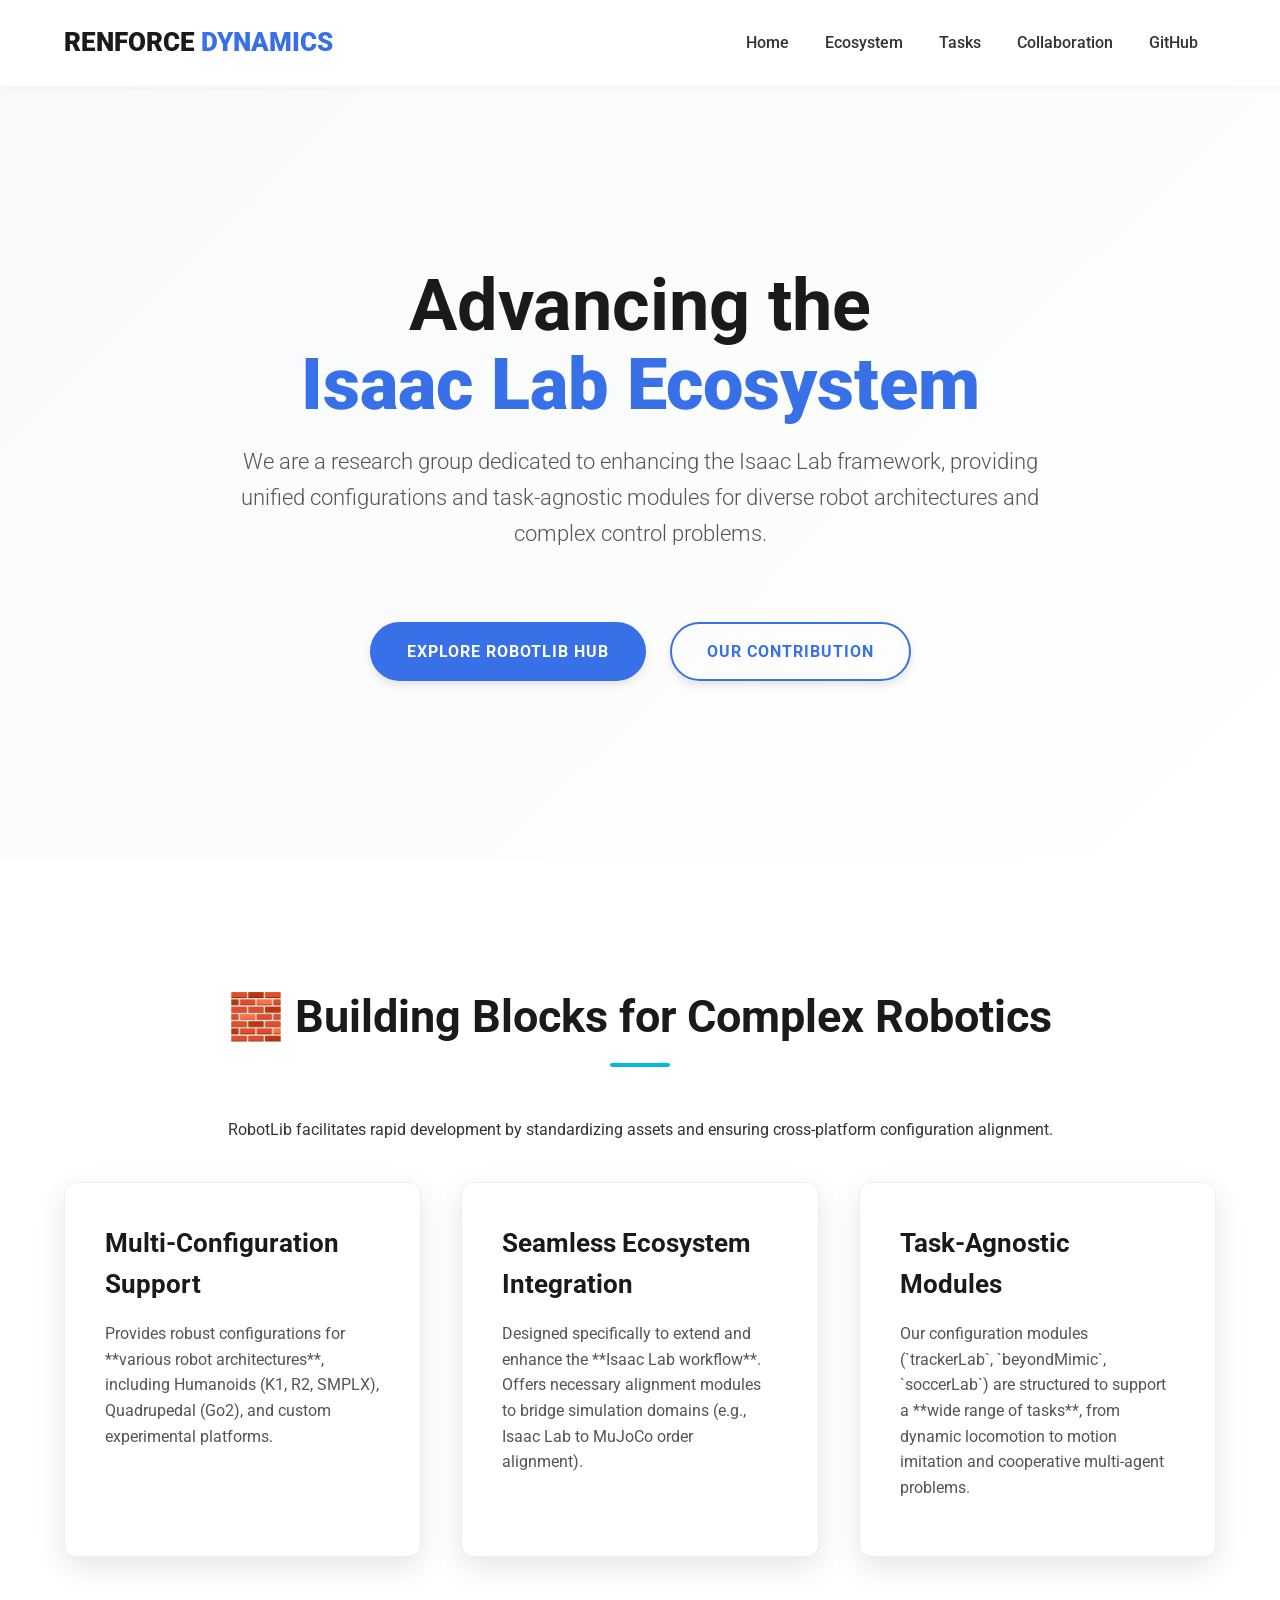
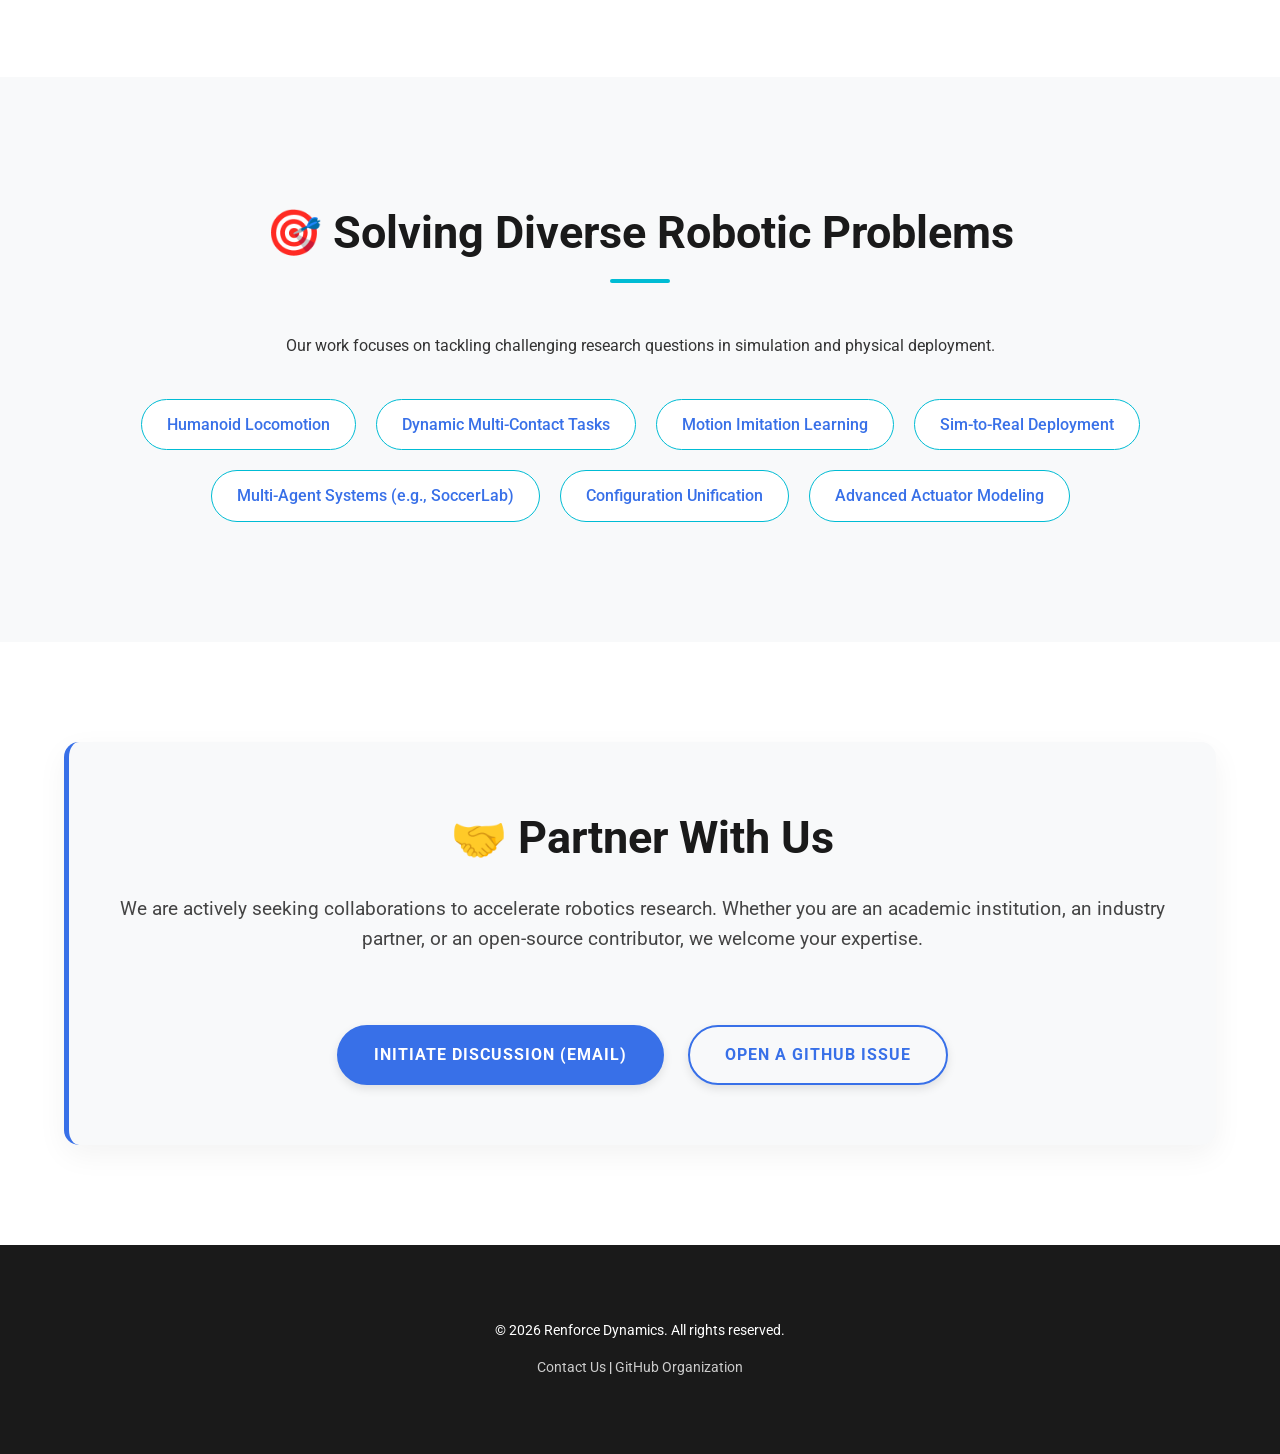
==== index.html @ 5c66b06a "basics and init repo" ====
<!DOCTYPE html>
<html lang="en">
<head>
    <meta charset="UTF-8">
    <meta name="viewport" content="width=device-width, initial-scale=1.0">
    <title>Renforce Dynamics | Advancing the Isaac Lab Ecosystem</title>
    <link href="https://fonts.googleapis.com/css2?family=Roboto:wght@300;400;700;900&display=swap" rel="stylesheet">
    <style>
        :root {
            --primary-color: #3870e8; /* Vibrant Blue */
            --secondary-color: #1a1a1a; /* Near Black */
            --accent-color: #00bcd4; /* Cyan/Aqua accent */
            --background-color: #f8f9fa; /* Off-White background */
            --text-color: #333;
            --font-family: 'Roboto', sans-serif;
        }

        body {
            font-family: var(--font-family);
            color: var(--text-color);
            background-color: #fff;
            margin: 0;
            padding: 0;
            line-height: 1.6;
            scroll-behavior: smooth;
        }

        /* ------------------ Utility ------------------ */
        .container {
            width: 90%;
            max-width: 1200px;
            margin: 0 auto;
            padding: 20px 0;
        }

        .section {
            padding: 100px 0;
            opacity: 0; /* Initial state for JS animation */
            transform: translateY(40px);
            transition: opacity 1s cubic-bezier(0.25, 0.46, 0.45, 0.94), transform 1s cubic-bezier(0.25, 0.46, 0.45, 0.94);
        }

        .section.is-visible {
            opacity: 1;
            transform: translateY(0);
        }

        .text-center { text-align: center; }

        h1, h2, h3 {
            font-weight: 700;
            margin-top: 0;
        }

        h2 {
            color: var(--secondary-color);
            margin-bottom: 50px;
            font-size: 2.8em;
            position: relative;
        }
        
        h2::after {
            content: '';
            display: block;
            width: 60px;
            height: 4px;
            background: var(--accent-color);
            margin: 10px auto 0;
            border-radius: 2px;
        }


        .btn {
            display: inline-block;
            padding: 15px 35px;
            margin-top: 30px;
            font-weight: 700;
            text-decoration: none;
            border-radius: 50px; /* Pill shape */
            transition: all 0.3s ease;
            text-transform: uppercase;
            letter-spacing: 1px;
            box-shadow: 0 4px 10px rgba(0, 0, 0, 0.1);
        }

        .btn-primary {
            background-color: var(--primary-color);
            color: white;
            border: 2px solid var(--primary-color);
        }

        .btn-primary:hover {
            background-color: #2c59b8;
            box-shadow: 0 6px 15px rgba(0, 123, 255, 0.4);
        }
        
        .btn-secondary {
            background-color: transparent;
            color: var(--primary-color);
            border: 2px solid var(--primary-color);
            margin-left: 20px;
        }

        .btn-secondary:hover {
            background-color: var(--primary-color);
            color: white;
        }

        /* ------------------ Header ------------------ */
        header {
            background-color: #fff;
            box-shadow: 0 1px 6px rgba(0,0,0,0.05);
            position: sticky;
            top: 0;
            z-index: 1000;
        }

        nav {
            display: flex;
            justify-content: space-between;
            align-items: center;
        }

        .logo {
            font-size: 1.6em;
            font-weight: 900;
            color: var(--secondary-color);
            text-decoration: none;
        }

        .logo span {
            color: var(--primary-color);
        }

        nav ul {
            list-style: none;
            display: flex;
            margin: 0;
            padding: 0;
        }

        nav ul li a {
            text-decoration: none;
            color: var(--text-color);
            padding: 10px 18px;
            display: block;
            font-weight: 500;
            transition: color 0.3s;
        }

        nav ul li a:hover {
            color: var(--primary-color);
        }

        /* ------------------ Hero Section ------------------ */
        #hero {
            background-image: linear-gradient(135deg, var(--background-color) 0%, #ffffff 100%);
            padding: 160px 0;
            min-height: 50vh;
        }

        #hero h1 {
            font-size: 4.5em;
            color: var(--secondary-color);
            margin-bottom: 20px;
            line-height: 1.1;
        }

        #hero h1 span {
            color: var(--primary-color);
            font-weight: 900;
        }

        #hero p {
            font-size: 1.4em;
            color: #555;
            max-width: 800px;
            margin: 0 auto 40px;
            font-weight: 300;
        }

        /* ------------------ Features Section ------------------ */
        #features .grid {
            display: grid;
            grid-template-columns: repeat(auto-fit, minmax(320px, 1fr));
            gap: 40px;
            margin-top: 40px;
        }

        .feature-box {
            background: #fff;
            padding: 40px;
            border-radius: 12px;
            box-shadow: 0 10px 30px rgba(0,0,0,0.1);
            text-align: left;
            position: relative;
            overflow: hidden;
            border: 1px solid #eee;
        }

        .feature-box::before {
            content: '';
            position: absolute;
            top: 0;
            left: 0;
            width: 100%;
            height: 4px;
            background: var(--primary-color);
            transition: transform 0.4s ease;
            transform: translateX(-100%);
        }

        .feature-box:hover::before {
            transform: translateX(0);
        }

        .feature-box h3 {
            color: var(--secondary-color);
            font-size: 1.6em;
            margin-bottom: 15px;
        }
        
        .feature-box p {
            color: #555;
        }

        /* ------------------ Focus Section ------------------ */
        #focus {
            background-color: var(--background-color);
        }

        .focus-grid {
            display: flex;
            flex-wrap: wrap;
            justify-content: center;
            gap: 20px;
            margin-top: 40px;
        }

        .focus-tag {
            background: #fff;
            padding: 12px 25px;
            border-radius: 30px;
            font-weight: 500;
            color: var(--primary-color);
            border: 1px solid var(--accent-color);
            transition: background 0.3s, color 0.3s;
            cursor: default;
        }

        .focus-tag:hover {
            background: var(--primary-color);
            color: white;
        }
        
        /* ------------------ Collaboration Section ------------------ */
        #collaboration {
            background-color: #fff;
            padding: 80px 0;
        }

        #collaboration .inner-box {
            background-color: var(--background-color);
            padding: 60px 40px;
            border-radius: 15px;
            box-shadow: 0 10px 30px rgba(0, 0, 0, 0.05);
            border-left: 5px solid var(--primary-color);
        }
        
        #collaboration h2 {
            margin-bottom: 20px;
        }
        
        #collaboration p {
            font-size: 1.2em;
            color: #444;
            margin-bottom: 40px;
        }
        
        /* Reset h2 margin for the box */
        #collaboration .inner-box h2::after {
            display: none; 
        }

        /* ------------------ Footer ------------------ */
        footer {
            background-color: var(--secondary-color);
            color: white;
            padding: 40px 0;
            font-size: 0.9em;
        }

        footer a {
            color: #ccc;
            text-decoration: none;
            transition: color 0.3s;
        }

        footer a:hover {
            color: var(--primary-color);
        }

    </style>
</head>
<body>

    <header>
        <div class="container">
            <nav>
                <a href="#hero" class="logo">RENFORCE <span>DYNAMICS</span></a>
                <ul>
                    <li><a href="#hero">Home</a></li>
                    <li><a href="#features">Ecosystem</a></li>
                    <li><a href="#focus">Tasks</a></li>
                    <li><a href="#collaboration">Collaboration</a></li> <li><a href="https://github.com/Renforce-Dynamics" target="_blank">GitHub</a></li>
                </ul>
            </nav>
        </div>
    </header>

    <section id="hero" class="section text-center">
        <div class="container is-visible">
            <h1>Advancing the <br> <span>Isaac Lab Ecosystem</span></h1>
            <p>We are a research group dedicated to enhancing the Isaac Lab framework, providing unified configurations and task-agnostic modules for diverse robot architectures and complex control problems.</p>
            <a href="https://github.com/Renforce-Dynamics/robotlib" class="btn btn-primary" target="_blank">
                Explore RobotLib Hub
            </a>
            <a href="#features" class="btn btn-secondary">
                Our Contribution
            </a>
        </div>
    </section>

    <section id="features" class="section text-center">
        <div class="container">
            <h2>🧱 Building Blocks for Complex Robotics</h2>
            <p>RobotLib facilitates rapid development by standardizing assets and ensuring cross-platform configuration alignment.</p>

            <div class="grid">
                <div class="feature-box">
                    <h3>Multi-Configuration Support</h3>
                    <p>Provides robust configurations for **various robot architectures**, including Humanoids (K1, R2, SMPLX), Quadrupedal (Go2), and custom experimental platforms.</p>
                </div>
                <div class="feature-box">
                    <h3>Seamless Ecosystem Integration</h3>
                    <p>Designed specifically to extend and enhance the **Isaac Lab workflow**. Offers necessary alignment modules to bridge simulation domains (e.g., Isaac Lab to MuJoCo order alignment).</p>
                </div>
                <div class="feature-box">
                    <h3>Task-Agnostic Modules</h3>
                    <p>Our configuration modules (`trackerLab`, `beyondMimic`, `soccerLab`) are structured to support a **wide range of tasks**, from dynamic locomotion to motion imitation and cooperative multi-agent problems.</p>
                </div>
            </div>
        </div>
    </section>

    <section id="focus" class="section text-center">
        <div class="container">
            <h2>🎯 Solving Diverse Robotic Problems</h2>
            <p>Our work focuses on tackling challenging research questions in simulation and physical deployment.</p>
            
            <div class="focus-grid">
                <span class="focus-tag">Humanoid Locomotion</span>
                <span class="focus-tag">Dynamic Multi-Contact Tasks</span>
                <span class="focus-tag">Motion Imitation Learning</span>
                <span class="focus-tag">Sim-to-Real Deployment</span>
                <span class="focus-tag">Multi-Agent Systems (e.g., SoccerLab)</span>
                <span class="focus-tag">Configuration Unification</span>
                <span class="focus-tag">Advanced Actuator Modeling</span>
            </div>
        </div>
    </section>
    
    <section id="collaboration" class="section text-center">
        <div class="container">
            <div class="inner-box">
                <h2>🤝 Partner With Us</h2>
                <p>We are actively seeking collaborations to accelerate robotics research. Whether you are an academic institution, an industry partner, or an open-source contributor, we welcome your expertise.</p>
                <a href="mailto:contact@renforce-dynamics.com" class="btn btn-primary">
                    Initiate Discussion (Email)
                </a>
                <a href="https://github.com/Renforce-Dynamics/robotlib/issues" class="btn btn-secondary" target="_blank">
                    Open a GitHub Issue
                </a>
            </div>
        </div>
    </section>

    <footer>
        <div class="container text-center">
            <p>&copy; <span id="year"></span> Renforce Dynamics. All rights reserved.</p>
            <p><a href="mailto:contact@renforce-dynamics.com">Contact Us</a> | <a href="https://github.com/Renforce-Dynamics" target="_blank">GitHub Organization</a></p>
        </div>
    </footer>

    <script>
        document.addEventListener('DOMContentLoaded', function() {
            // Set current year in footer
            document.getElementById('year').textContent = new Date().getFullYear();
            
            // Scroll-Reveal Logic
            const sections = document.querySelectorAll('.section');

            const checkVisibility = () => {
                sections.forEach(section => {
                    const rect = section.getBoundingClientRect();
                    // Element is visible when its top is within 85% of the viewport height
                    const isVisible = (rect.top <= window.innerHeight * 0.85) && (rect.bottom >= 0);

                    if (isVisible) {
                        section.classList.add('is-visible');
                    }
                });
            };

            // Check on load and on scroll
            window.addEventListener('scroll', checkVisibility);
            checkVisibility(); 
        });
    </script>

</body>
</html>
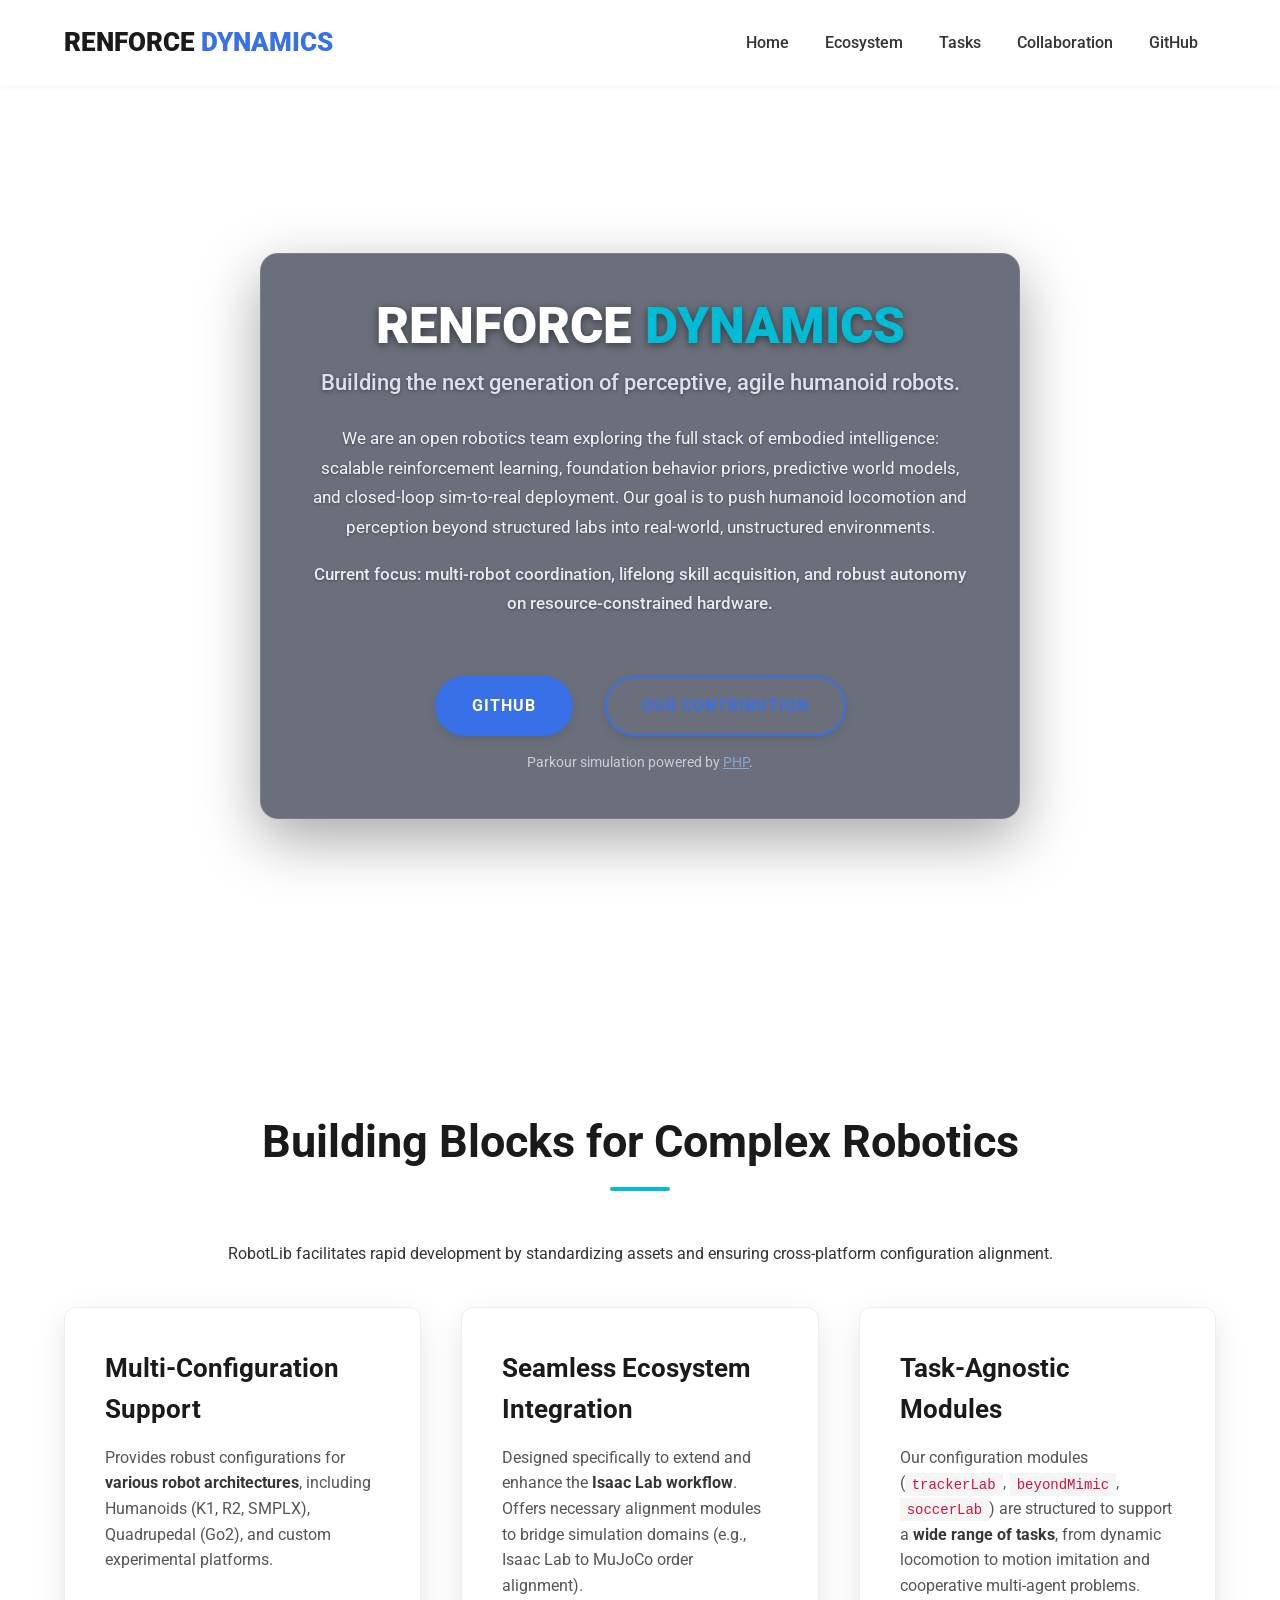
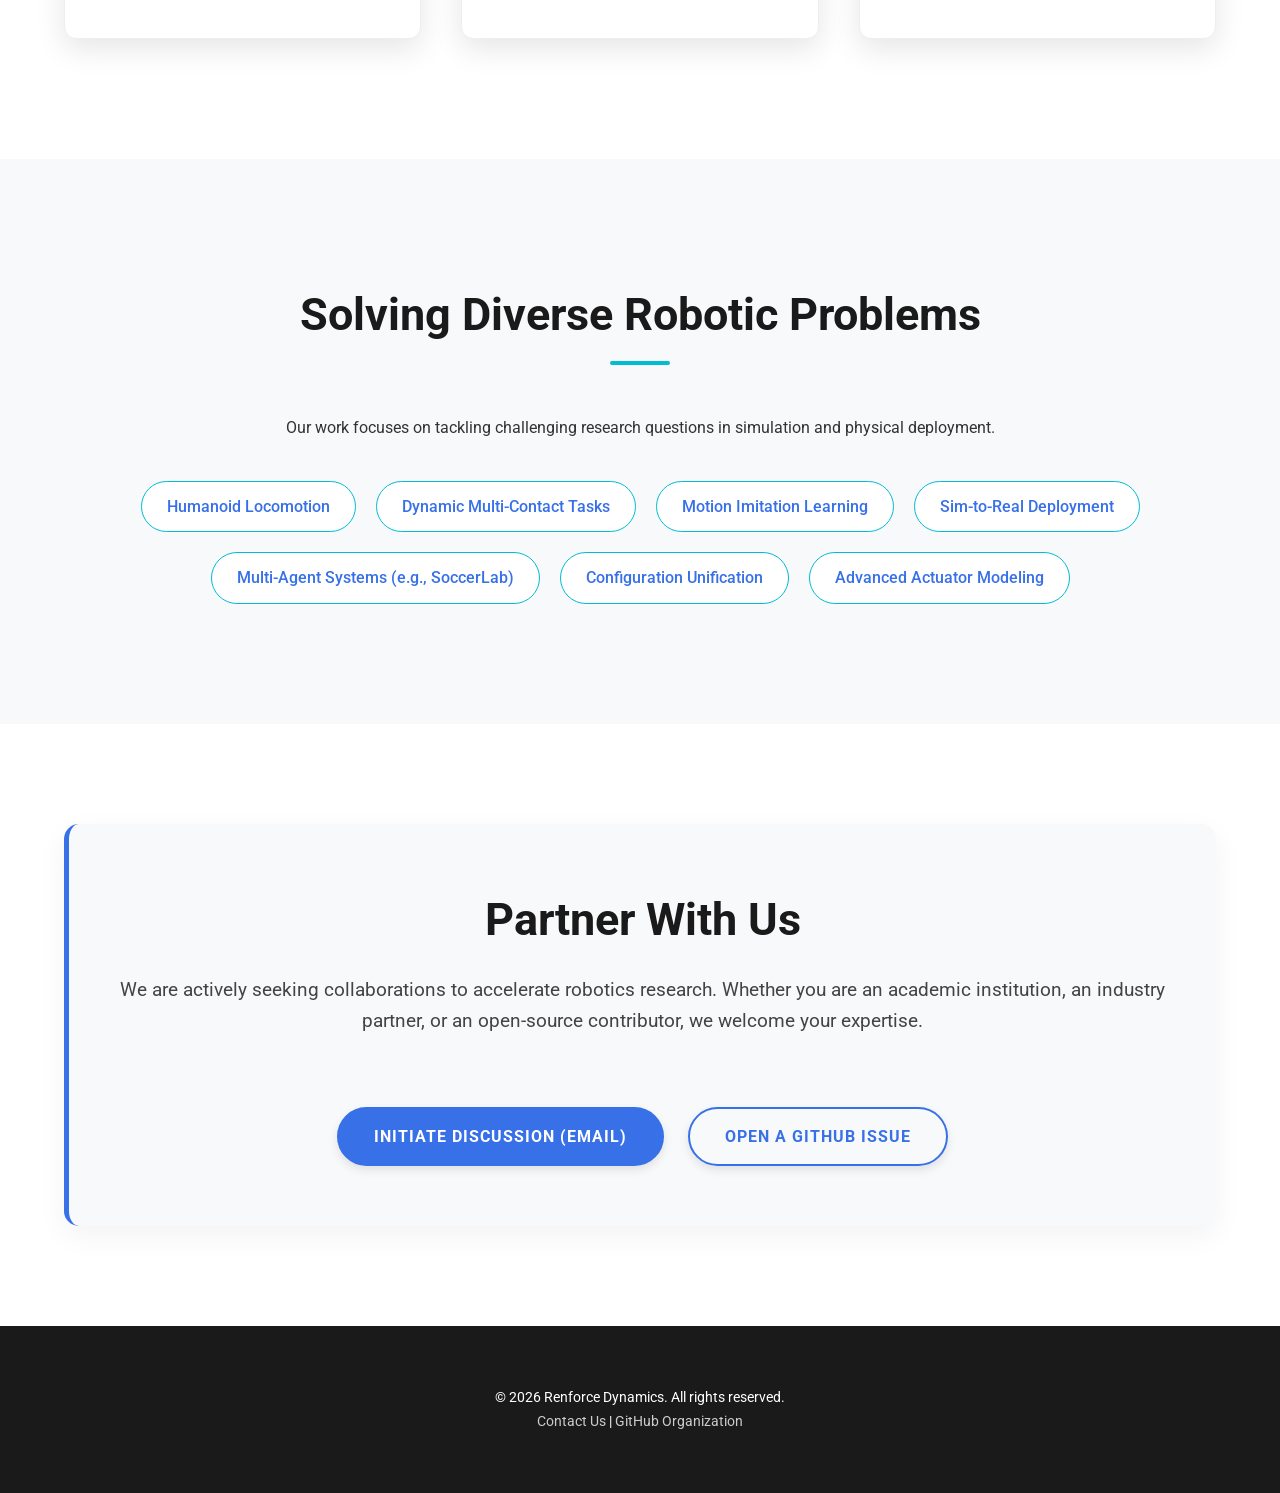
==== commit 6cf1bee9: "Integrate interactive MuJoCo parkour background into team page - Replace hero gradient with interact" ====
--- a/index.html
+++ b/index.html
@@ -3,8 +3,20 @@
 <head>
     <meta charset="UTF-8">
     <meta name="viewport" content="width=device-width, initial-scale=1.0">
+    <meta name="description" content="Renforce Dynamics — Robotics team advancing humanoid locomotion and embodied intelligence.">
     <title>Renforce Dynamics | Advancing the Isaac Lab Ecosystem</title>
-    <link href="https://fonts.googleapis.com/css2?family=Roboto:wght@300;400;700;900&display=swap" rel="stylesheet">
+    <link href="https://fonts.googleapis.com/css2?family=Roboto:wght@300;400;500;700;900&display=swap" rel="stylesheet">
+    <link rel="stylesheet" href="./static/css/bulma.min.css">
+    <link rel="stylesheet" href="./static/css/fontawesome.all.min.css">
+    <script defer src="./static/js/fontawesome.all.min.js"></script>
+    <script>
+      (function () {
+        const isMobile = window.matchMedia("(pointer: coarse)").matches || window.innerWidth <= 900;
+        if (isMobile && !window.location.pathname.endsWith("/index-mobile.html")) {
+          window.location.replace("./index-mobile.html");
+        }
+      })();
+    </script>
     <style>
         :root {
             --primary-color: #3870e8; /* Vibrant Blue */
@@ -58,7 +70,7 @@
             font-size: 2.8em;
             position: relative;
         }
-        
+
         h2::after {
             content: '';
             display: block;
@@ -93,7 +105,7 @@
             background-color: #2c59b8;
             box-shadow: 0 6px 15px rgba(0, 123, 255, 0.4);
         }
-        
+
         .btn-secondary {
             background-color: transparent;
             color: var(--primary-color);
@@ -154,29 +166,119 @@
 
         /* ------------------ Hero Section ------------------ */
         #hero {
-            background-image: linear-gradient(135deg, var(--background-color) 0%, #ffffff 100%);
-            padding: 160px 0;
-            min-height: 50vh;
-        }
-
-        #hero h1 {
-            font-size: 4.5em;
-            color: var(--secondary-color);
-            margin-bottom: 20px;
+            position: relative;
+            min-height: 100vh;
+            background: #0f172a;
+            overflow: hidden;
+            display: flex;
+            align-items: center;
+            justify-content: center;
+        }
+
+        .hero-video {
+            position: absolute;
+            top: 0;
+            left: 0;
+            width: 100%;
+            height: 100%;
+            z-index: 1;
+        }
+
+        .hero-video iframe {
+            width: 100%;
+            height: 100%;
+            border: none;
+            display: block;
+        }
+
+        .hero-overlay {
+            position: absolute;
+            top: 0;
+            left: 0;
+            width: 100%;
+            height: 100%;
+            z-index: 5;
+            pointer-events: none;
+            display: flex;
+            align-items: center;
+            justify-content: center;
+            padding: 1.5rem;
+        }
+
+        .hero-overlay-content {
+            pointer-events: auto;
+            background: rgba(15, 23, 42, 0.62);
+            backdrop-filter: blur(6px);
+            -webkit-backdrop-filter: blur(6px);
+            padding: 2.75rem 3.25rem;
+            border-radius: 18px;
+            max-width: 760px;
+            text-align: center;
+            color: #ffffff;
+            box-shadow: 0 20px 60px rgba(0, 0, 0, 0.35);
+            border: 1px solid rgba(255, 255, 255, 0.12);
+        }
+
+        .hero-overlay-content h1 {
+            font-size: 3.2rem;
+            font-weight: 900;
+            margin-bottom: 0.75rem;
+            text-shadow: 0 2px 8px rgba(0, 0, 0, 0.5);
+            color: #ffffff;
             line-height: 1.1;
         }
 
-        #hero h1 span {
-            color: var(--primary-color);
-            font-weight: 900;
-        }
-
-        #hero p {
-            font-size: 1.4em;
-            color: #555;
-            max-width: 800px;
-            margin: 0 auto 40px;
-            font-weight: 300;
+        .hero-overlay-content h1 span {
+            color: var(--accent-color);
+        }
+
+        .hero-overlay-content .tagline {
+            font-size: 1.35rem;
+            font-weight: 500;
+            margin-bottom: 1.5rem;
+            opacity: 0.95;
+            text-shadow: 0 1px 4px rgba(0, 0, 0, 0.45);
+            color: #e2e8f0;
+        }
+
+        .hero-overlay-content .intro,
+        .hero-overlay-content .future {
+            font-size: 1.05rem;
+            line-height: 1.75;
+            margin-bottom: 1.1rem;
+            opacity: 0.92;
+            text-shadow: 0 1px 3px rgba(0, 0, 0, 0.4);
+        }
+
+        .hero-overlay-content .future {
+            font-weight: 500;
+            color: #f1f5f9;
+        }
+
+        .hero-overlay-content .hero-links {
+            display: flex;
+            flex-wrap: wrap;
+            align-items: center;
+            justify-content: center;
+            gap: 0.75rem;
+            margin-top: 1.75rem;
+            margin-bottom: 1rem;
+        }
+
+        .hero-overlay-content .hero-credit {
+            font-size: 0.85rem;
+            opacity: 0.65;
+            margin-top: 0.5rem;
+            margin-bottom: 0;
+        }
+
+        .hero-overlay-content .hero-credit a {
+            color: #93c5fd;
+            text-decoration: underline;
+        }
+
+        .hero-overlay-content .hero-credit a:hover {
+            color: #bfdbfe;
         }
 
         /* ------------------ Features Section ------------------ */
@@ -219,7 +321,7 @@
             font-size: 1.6em;
             margin-bottom: 15px;
         }
-        
+
         .feature-box p {
             color: #555;
         }
@@ -252,7 +354,7 @@
             background: var(--primary-color);
             color: white;
         }
-        
+
         /* ------------------ Collaboration Section ------------------ */
         #collaboration {
             background-color: #fff;
@@ -266,20 +368,20 @@
             box-shadow: 0 10px 30px rgba(0, 0, 0, 0.05);
             border-left: 5px solid var(--primary-color);
         }
-        
+
         #collaboration h2 {
             margin-bottom: 20px;
         }
-        
+
         #collaboration p {
             font-size: 1.2em;
             color: #444;
             margin-bottom: 40px;
         }
-        
+
         /* Reset h2 margin for the box */
         #collaboration .inner-box h2::after {
-            display: none; 
+            display: none;
         }
 
         /* ------------------ Footer ------------------ */
@@ -300,6 +402,41 @@
             color: var(--primary-color);
         }
 
+        /* ------------------ Responsive ------------------ */
+        @media screen and (max-width: 768px) {
+            nav ul {
+                display: none;
+            }
+
+            .hero-overlay-content {
+                padding: 1.75rem 1.5rem;
+                margin: 0;
+                max-width: 100%;
+            }
+
+            .hero-overlay-content h1 {
+                font-size: 2.2rem;
+            }
+
+            .hero-overlay-content .tagline {
+                font-size: 1.1rem;
+            }
+
+            .hero-overlay-content .intro,
+            .hero-overlay-content .future {
+                font-size: 0.95rem;
+            }
+
+            #hero {
+                min-height: 100svh;
+            }
+        }
+
+        @media screen and (max-width: 480px) {
+            .hero-overlay-content h1 {
+                font-size: 1.8rem;
+            }
+        }
     </style>
 </head>
 <body>
@@ -312,42 +449,71 @@
                     <li><a href="#hero">Home</a></li>
                     <li><a href="#features">Ecosystem</a></li>
                     <li><a href="#focus">Tasks</a></li>
-                    <li><a href="#collaboration">Collaboration</a></li> <li><a href="https://github.com/Renforce-Dynamics" target="_blank">GitHub</a></li>
+                    <li><a href="#collaboration">Collaboration</a></li>
+                    <li><a href="https://github.com/Renforce-Dynamics" target="_blank">GitHub</a></li>
                 </ul>
             </nav>
         </div>
     </header>
 
-    <section id="hero" class="section text-center">
-        <div class="container is-visible">
-            <h1>Advancing the <br> <span>Isaac Lab Ecosystem</span></h1>
-            <p>We are a research group dedicated to enhancing the Isaac Lab framework, providing unified configurations and task-agnostic modules for diverse robot architectures and complex control problems.</p>
-            <a href="https://github.com/Renforce-Dynamics/robotlib" class="btn btn-primary" target="_blank">
-                Explore RobotLib Hub
-            </a>
-            <a href="#features" class="btn btn-secondary">
-                Our Contribution
-            </a>
+    <section id="hero" class="section is-visible text-center">
+        <!-- Interactive MuJoCo parkour background -->
+        <div class="hero-video">
+            <iframe
+                src="./mujoco_wasm/dist-desktop/index.html?bg=1"
+                loading="eager"
+                title="Renforce Dynamics Interactive Parkour Background"
+                allow="fullscreen">
+            </iframe>
+        </div>
+
+        <!-- Team intro overlay -->
+        <div class="hero-overlay">
+            <div class="hero-overlay-content">
+                <h1>RENFORCE <span>DYNAMICS</span></h1>
+                <p class="tagline">Building the next generation of perceptive, agile humanoid robots.</p>
+                <p class="intro">
+                    We are an open robotics team exploring the full stack of embodied intelligence:
+                    scalable reinforcement learning, foundation behavior priors, predictive world models,
+                    and closed-loop sim-to-real deployment. Our goal is to push humanoid locomotion and
+                    perception beyond structured labs into real-world, unstructured environments.
+                </p>
+                <p class="future">
+                    Current focus: multi-robot coordination, lifelong skill acquisition, and robust
+                    autonomy on resource-constrained hardware.
+                </p>
+                <div class="hero-links">
+                    <a class="btn btn-primary" href="https://github.com/Renforce-Dynamics" target="_blank">
+                        <span>GitHub</span>
+                    </a>
+                    <a class="btn btn-secondary" href="#features">
+                        <span>Our Contribution</span>
+                    </a>
+                </div>
+                <p class="hero-credit">
+                    Parkour simulation powered by <a href="https://github.com/php-parkour/php-parkour.github.io" target="_blank">PHP</a>.
+                </p>
+            </div>
         </div>
     </section>
 
     <section id="features" class="section text-center">
         <div class="container">
-            <h2>🧱 Building Blocks for Complex Robotics</h2>
+            <h2>Building Blocks for Complex Robotics</h2>
             <p>RobotLib facilitates rapid development by standardizing assets and ensuring cross-platform configuration alignment.</p>
 
             <div class="grid">
                 <div class="feature-box">
                     <h3>Multi-Configuration Support</h3>
-                    <p>Provides robust configurations for **various robot architectures**, including Humanoids (K1, R2, SMPLX), Quadrupedal (Go2), and custom experimental platforms.</p>
+                    <p>Provides robust configurations for <strong>various robot architectures</strong>, including Humanoids (K1, R2, SMPLX), Quadrupedal (Go2), and custom experimental platforms.</p>
                 </div>
                 <div class="feature-box">
                     <h3>Seamless Ecosystem Integration</h3>
-                    <p>Designed specifically to extend and enhance the **Isaac Lab workflow**. Offers necessary alignment modules to bridge simulation domains (e.g., Isaac Lab to MuJoCo order alignment).</p>
+                    <p>Designed specifically to extend and enhance the <strong>Isaac Lab workflow</strong>. Offers necessary alignment modules to bridge simulation domains (e.g., Isaac Lab to MuJoCo order alignment).</p>
                 </div>
                 <div class="feature-box">
                     <h3>Task-Agnostic Modules</h3>
-                    <p>Our configuration modules (`trackerLab`, `beyondMimic`, `soccerLab`) are structured to support a **wide range of tasks**, from dynamic locomotion to motion imitation and cooperative multi-agent problems.</p>
+                    <p>Our configuration modules (<code>trackerLab</code>, <code>beyondMimic</code>, <code>soccerLab</code>) are structured to support a <strong>wide range of tasks</strong>, from dynamic locomotion to motion imitation and cooperative multi-agent problems.</p>
                 </div>
             </div>
         </div>
@@ -355,9 +521,9 @@
 
     <section id="focus" class="section text-center">
         <div class="container">
-            <h2>🎯 Solving Diverse Robotic Problems</h2>
+            <h2>Solving Diverse Robotic Problems</h2>
             <p>Our work focuses on tackling challenging research questions in simulation and physical deployment.</p>
-            
+
             <div class="focus-grid">
                 <span class="focus-tag">Humanoid Locomotion</span>
                 <span class="focus-tag">Dynamic Multi-Contact Tasks</span>
@@ -369,11 +535,11 @@
             </div>
         </div>
     </section>
-    
+
     <section id="collaboration" class="section text-center">
         <div class="container">
             <div class="inner-box">
-                <h2>🤝 Partner With Us</h2>
+                <h2>Partner With Us</h2>
                 <p>We are actively seeking collaborations to accelerate robotics research. Whether you are an academic institution, an industry partner, or an open-source contributor, we welcome your expertise.</p>
                 <a href="mailto:contact@renforce-dynamics.com" class="btn btn-primary">
                     Initiate Discussion (Email)
@@ -396,7 +562,7 @@
         document.addEventListener('DOMContentLoaded', function() {
             // Set current year in footer
             document.getElementById('year').textContent = new Date().getFullYear();
-            
+
             // Scroll-Reveal Logic
             const sections = document.querySelectorAll('.section');
 
@@ -414,9 +580,9 @@
 
             // Check on load and on scroll
             window.addEventListener('scroll', checkVisibility);
-            checkVisibility(); 
+            checkVisibility();
         });
     </script>
 
 </body>
-</html>+</html>
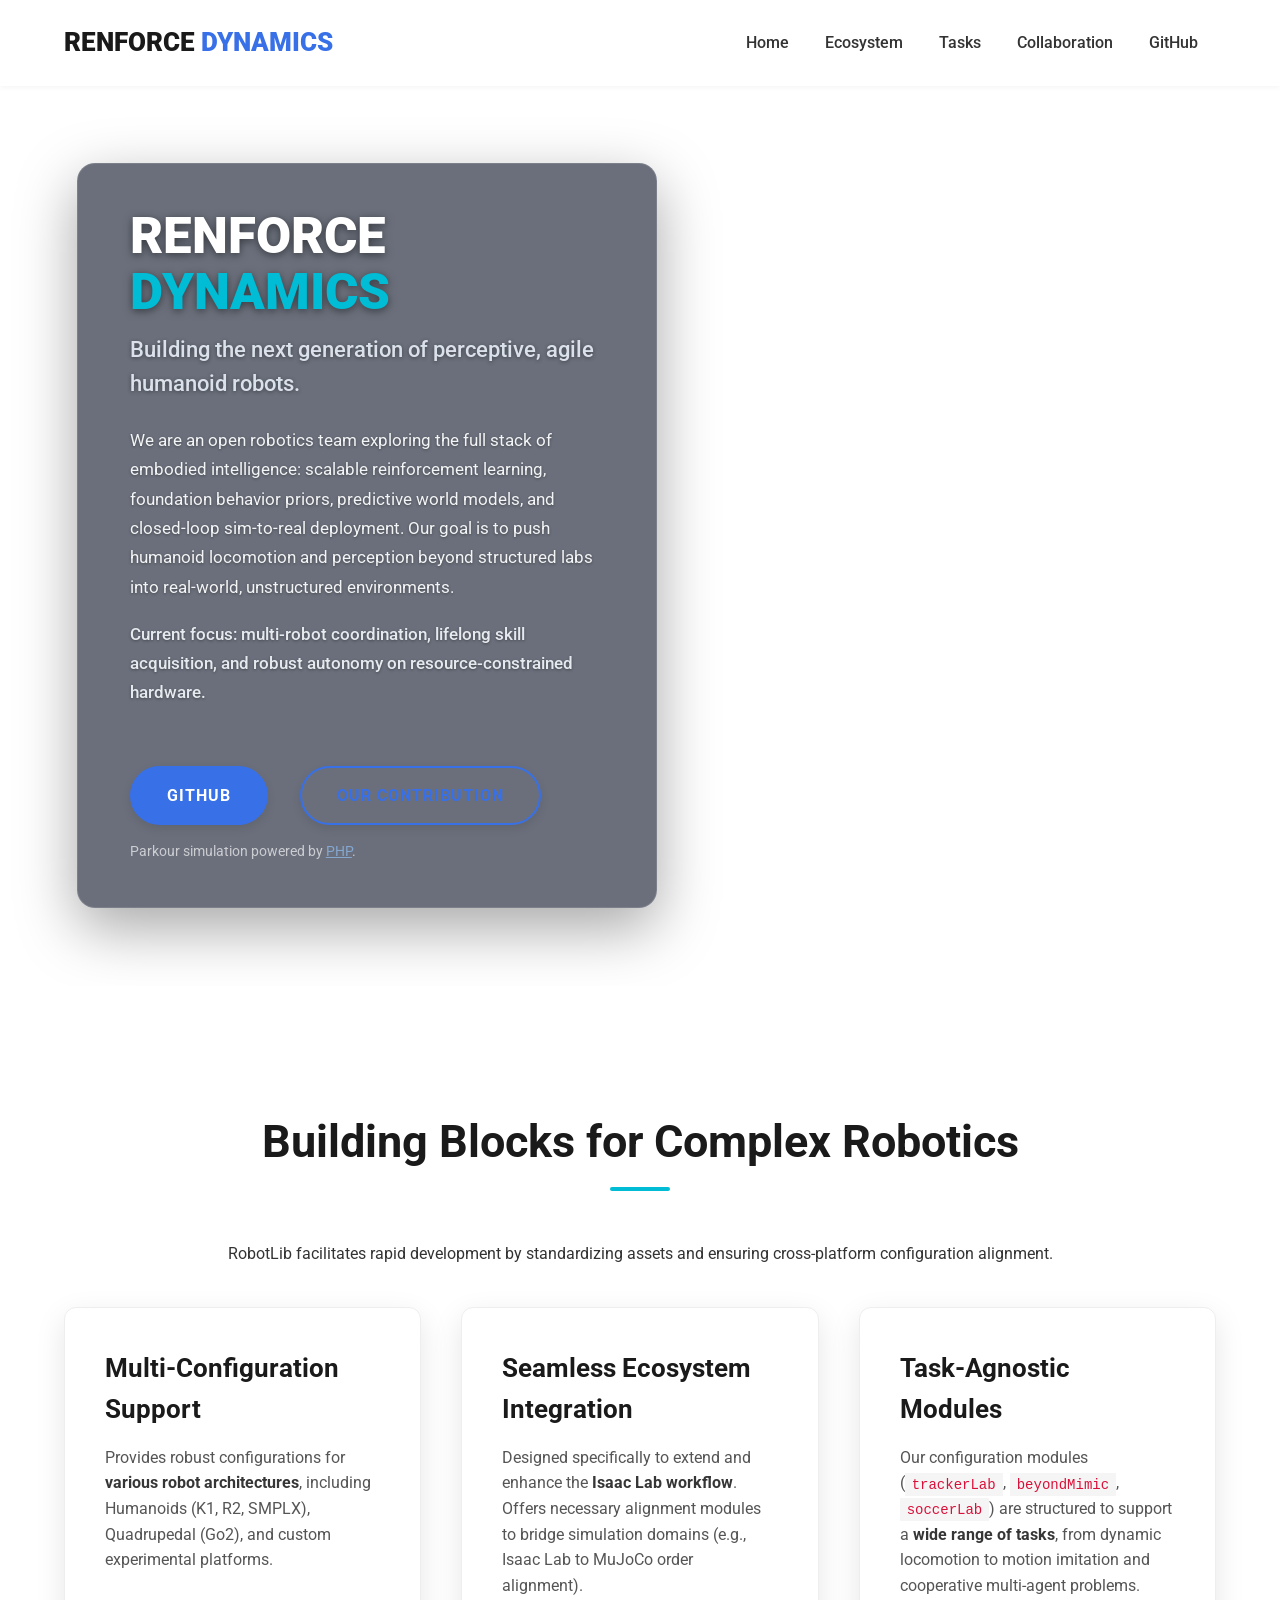
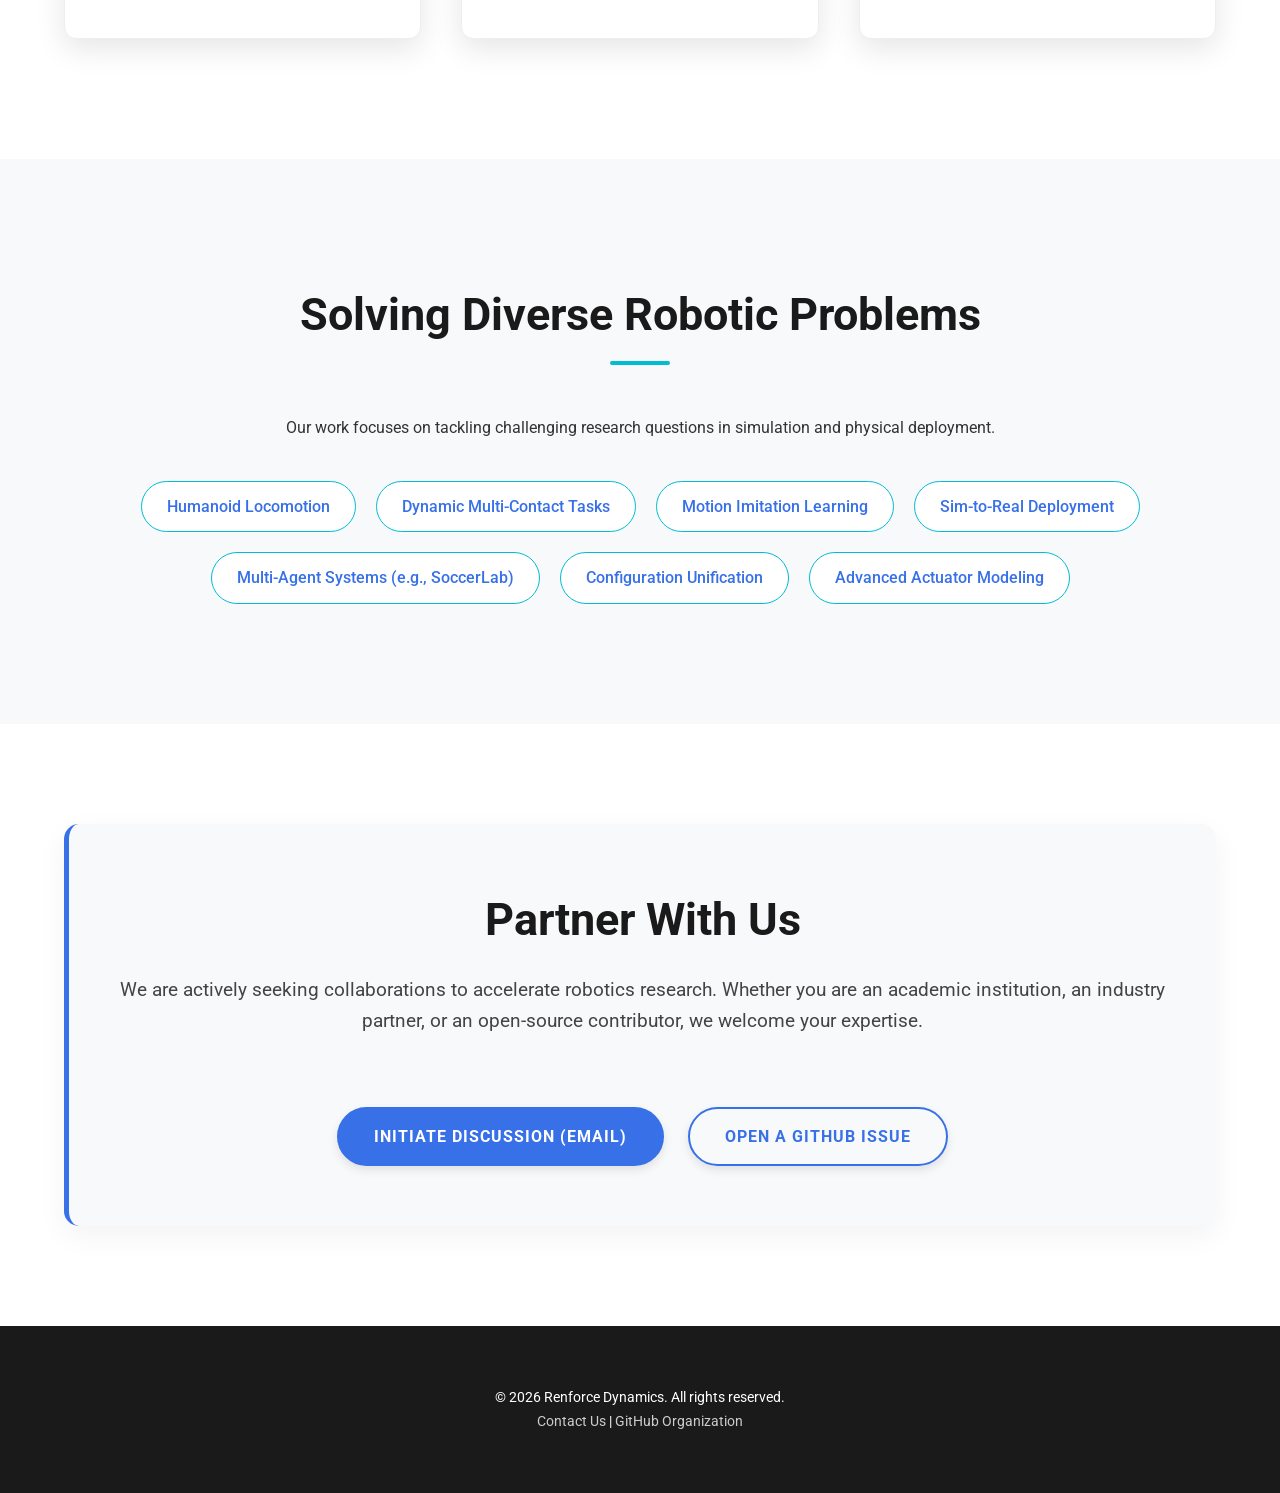
==== commit 32b9a95c: "Outdoor scene styling and left-aligned team overlay - Move hero overlay content to the left side on " ====
--- a/index.html
+++ b/index.html
@@ -201,8 +201,9 @@
             pointer-events: none;
             display: flex;
             align-items: center;
-            justify-content: center;
+            justify-content: flex-start;
             padding: 1.5rem;
+            padding-left: 6vw;
         }
 
         .hero-overlay-content {
@@ -212,8 +213,8 @@
             -webkit-backdrop-filter: blur(6px);
             padding: 2.75rem 3.25rem;
             border-radius: 18px;
-            max-width: 760px;
-            text-align: center;
+            max-width: 580px;
+            text-align: left;
             color: #ffffff;
             box-shadow: 0 20px 60px rgba(0, 0, 0, 0.35);
             border: 1px solid rgba(255, 255, 255, 0.12);
@@ -259,7 +260,7 @@
             display: flex;
             flex-wrap: wrap;
             align-items: center;
-            justify-content: center;
+            justify-content: flex-start;
             gap: 0.75rem;
             margin-top: 1.75rem;
             margin-bottom: 1rem;
@@ -408,10 +409,20 @@
                 display: none;
             }
 
+            .hero-overlay {
+                justify-content: center;
+                padding-left: 1.5rem;
+            }
+
             .hero-overlay-content {
                 padding: 1.75rem 1.5rem;
                 margin: 0;
                 max-width: 100%;
+                text-align: center;
+            }
+
+            .hero-overlay-content .hero-links {
+                justify-content: center;
             }
 
             .hero-overlay-content h1 {
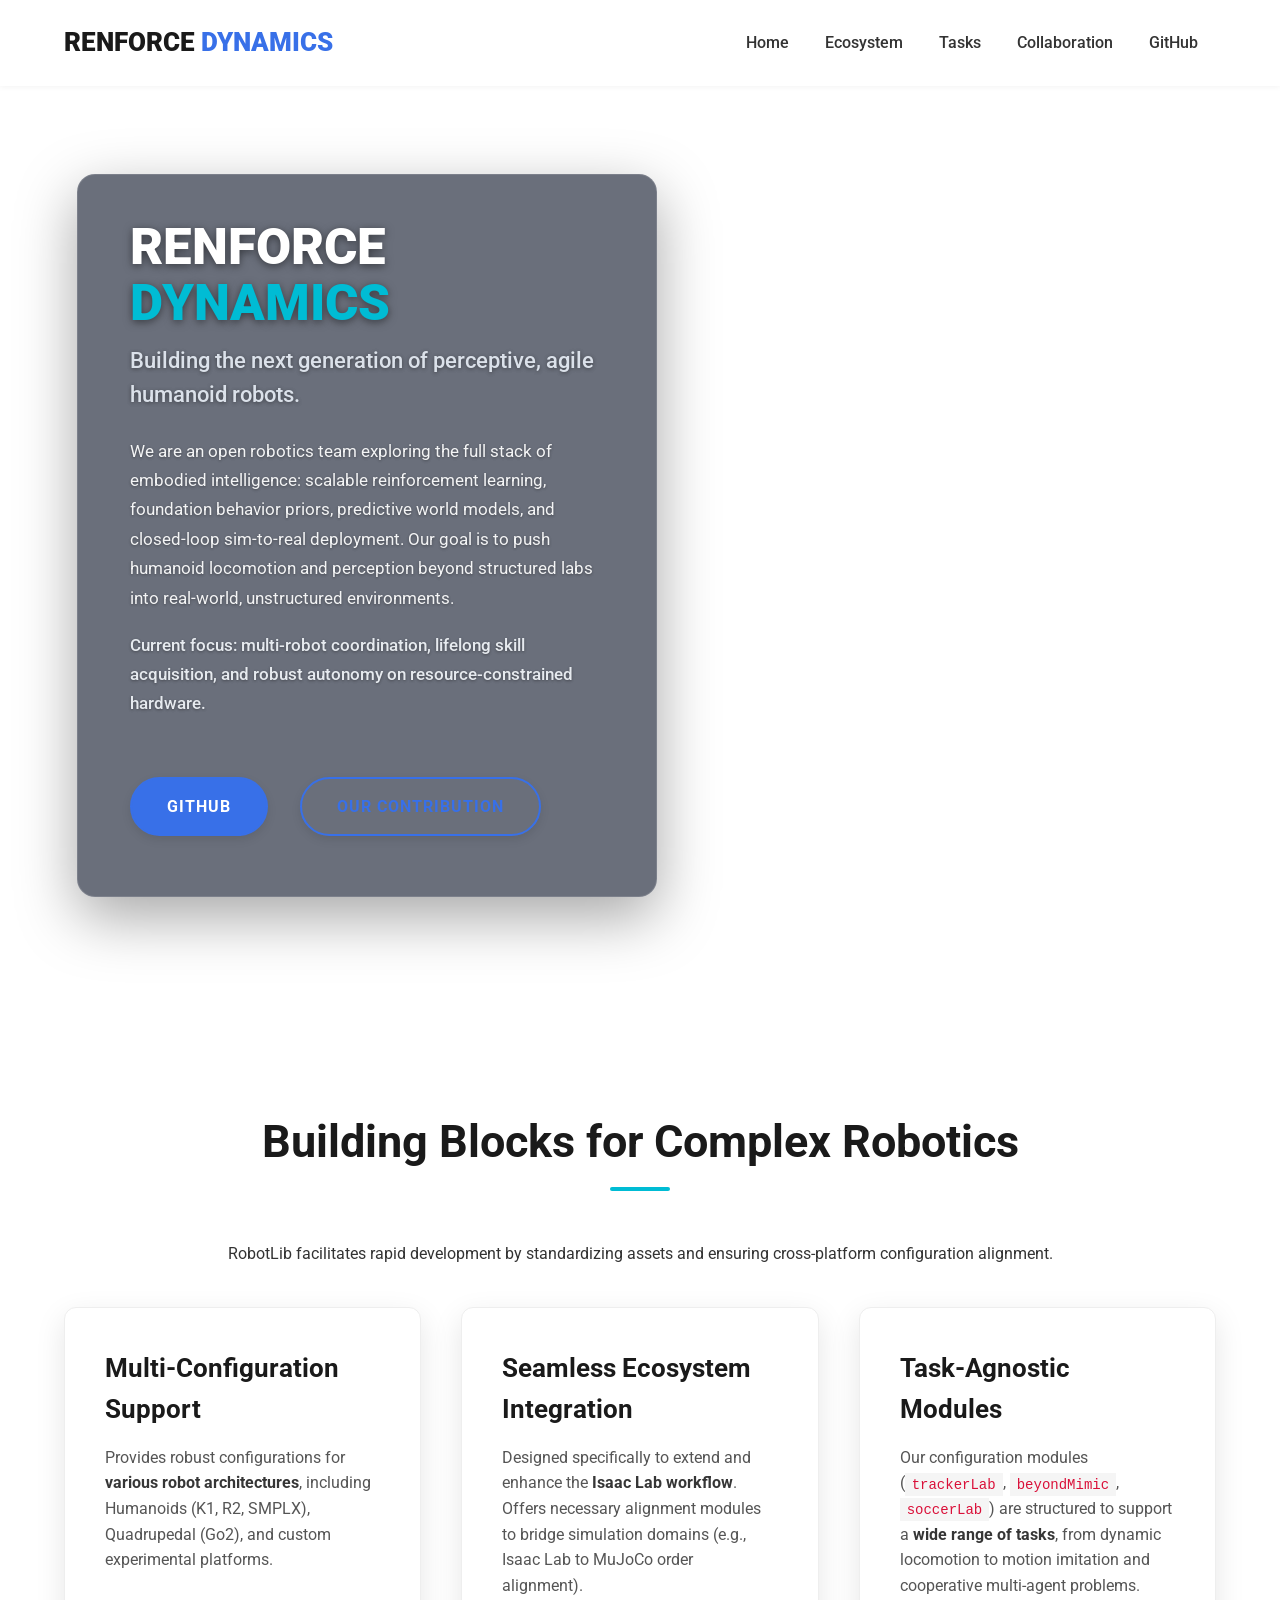
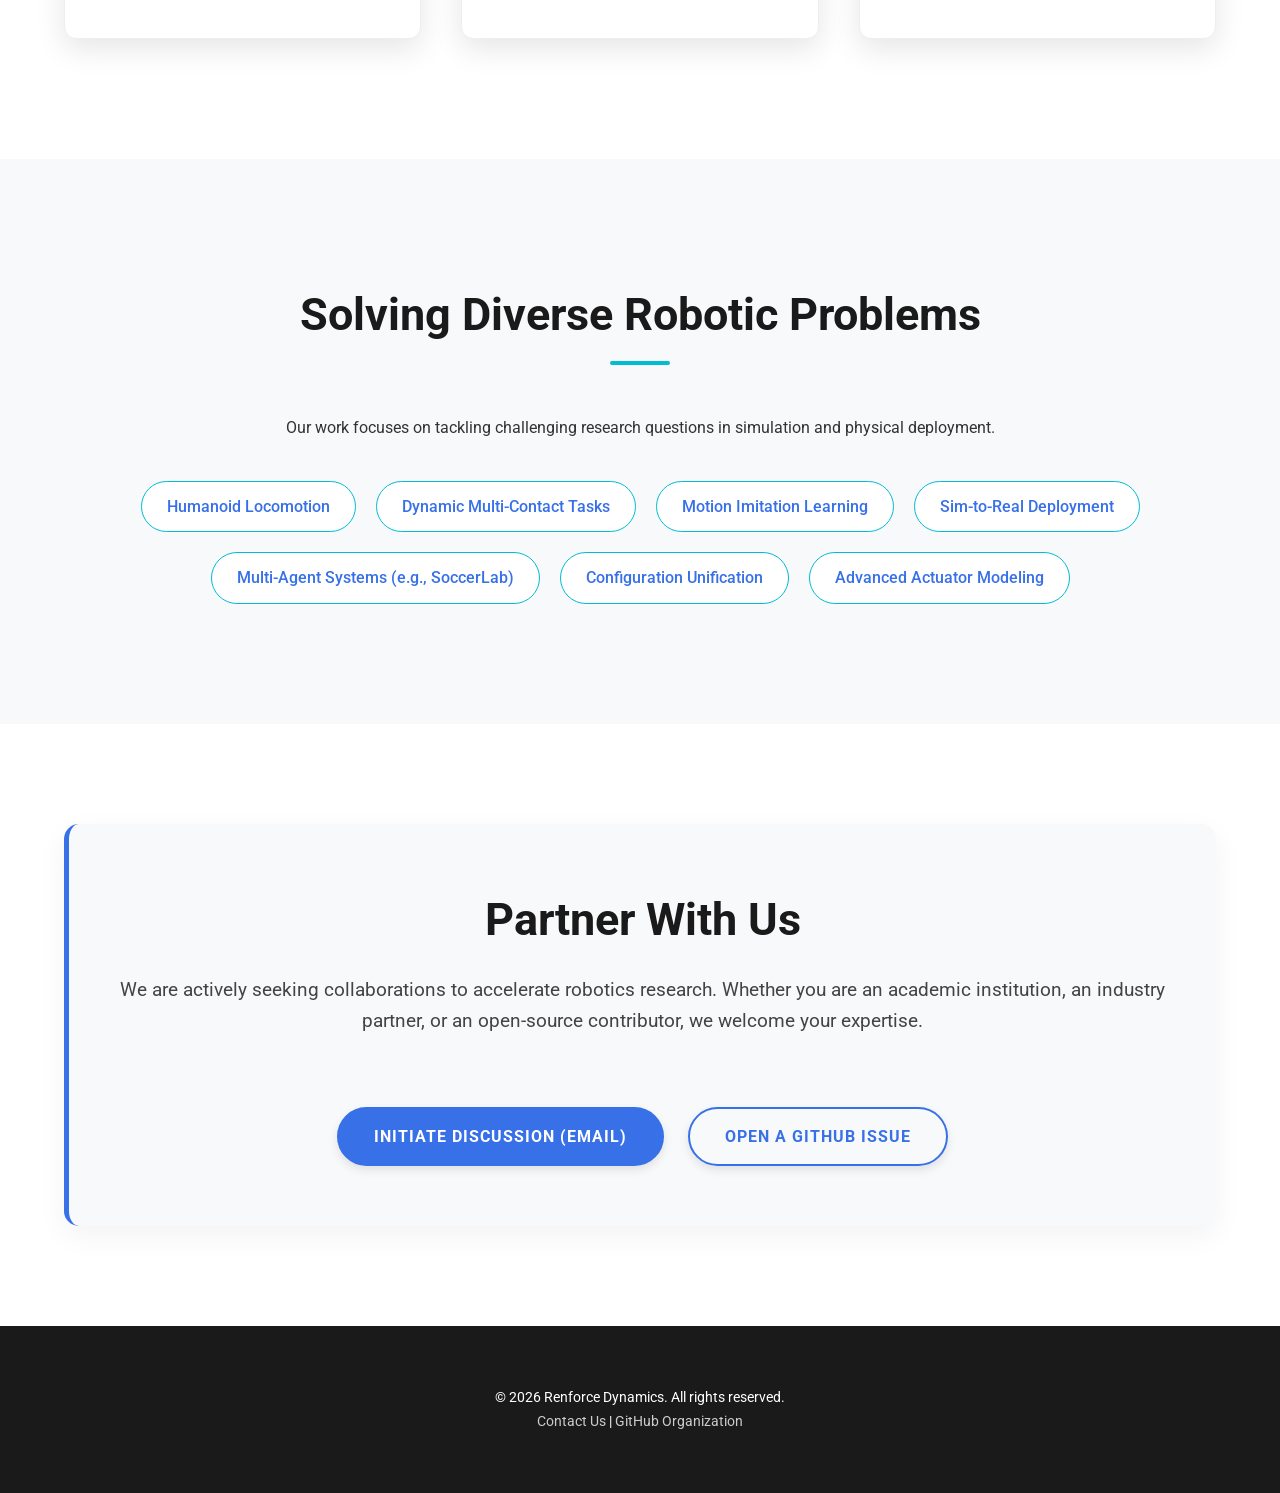
==== commit 5fef716e: "Remove PHP branding and clean up unused assets - Remove "Parkour simulation powered by PHP" credit f" ====
--- a/index.html
+++ b/index.html
@@ -264,22 +264,6 @@
             gap: 0.75rem;
             margin-top: 1.75rem;
             margin-bottom: 1rem;
-        }
-
-        .hero-overlay-content .hero-credit {
-            font-size: 0.85rem;
-            opacity: 0.65;
-            margin-top: 0.5rem;
-            margin-bottom: 0;
-        }
-
-        .hero-overlay-content .hero-credit a {
-            color: #93c5fd;
-            text-decoration: underline;
-        }
-
-        .hero-overlay-content .hero-credit a:hover {
-            color: #bfdbfe;
         }
 
         /* ------------------ Features Section ------------------ */
@@ -501,9 +485,6 @@
                         <span>Our Contribution</span>
                     </a>
                 </div>
-                <p class="hero-credit">
-                    Parkour simulation powered by <a href="https://github.com/php-parkour/php-parkour.github.io" target="_blank">PHP</a>.
-                </p>
             </div>
         </div>
     </section>
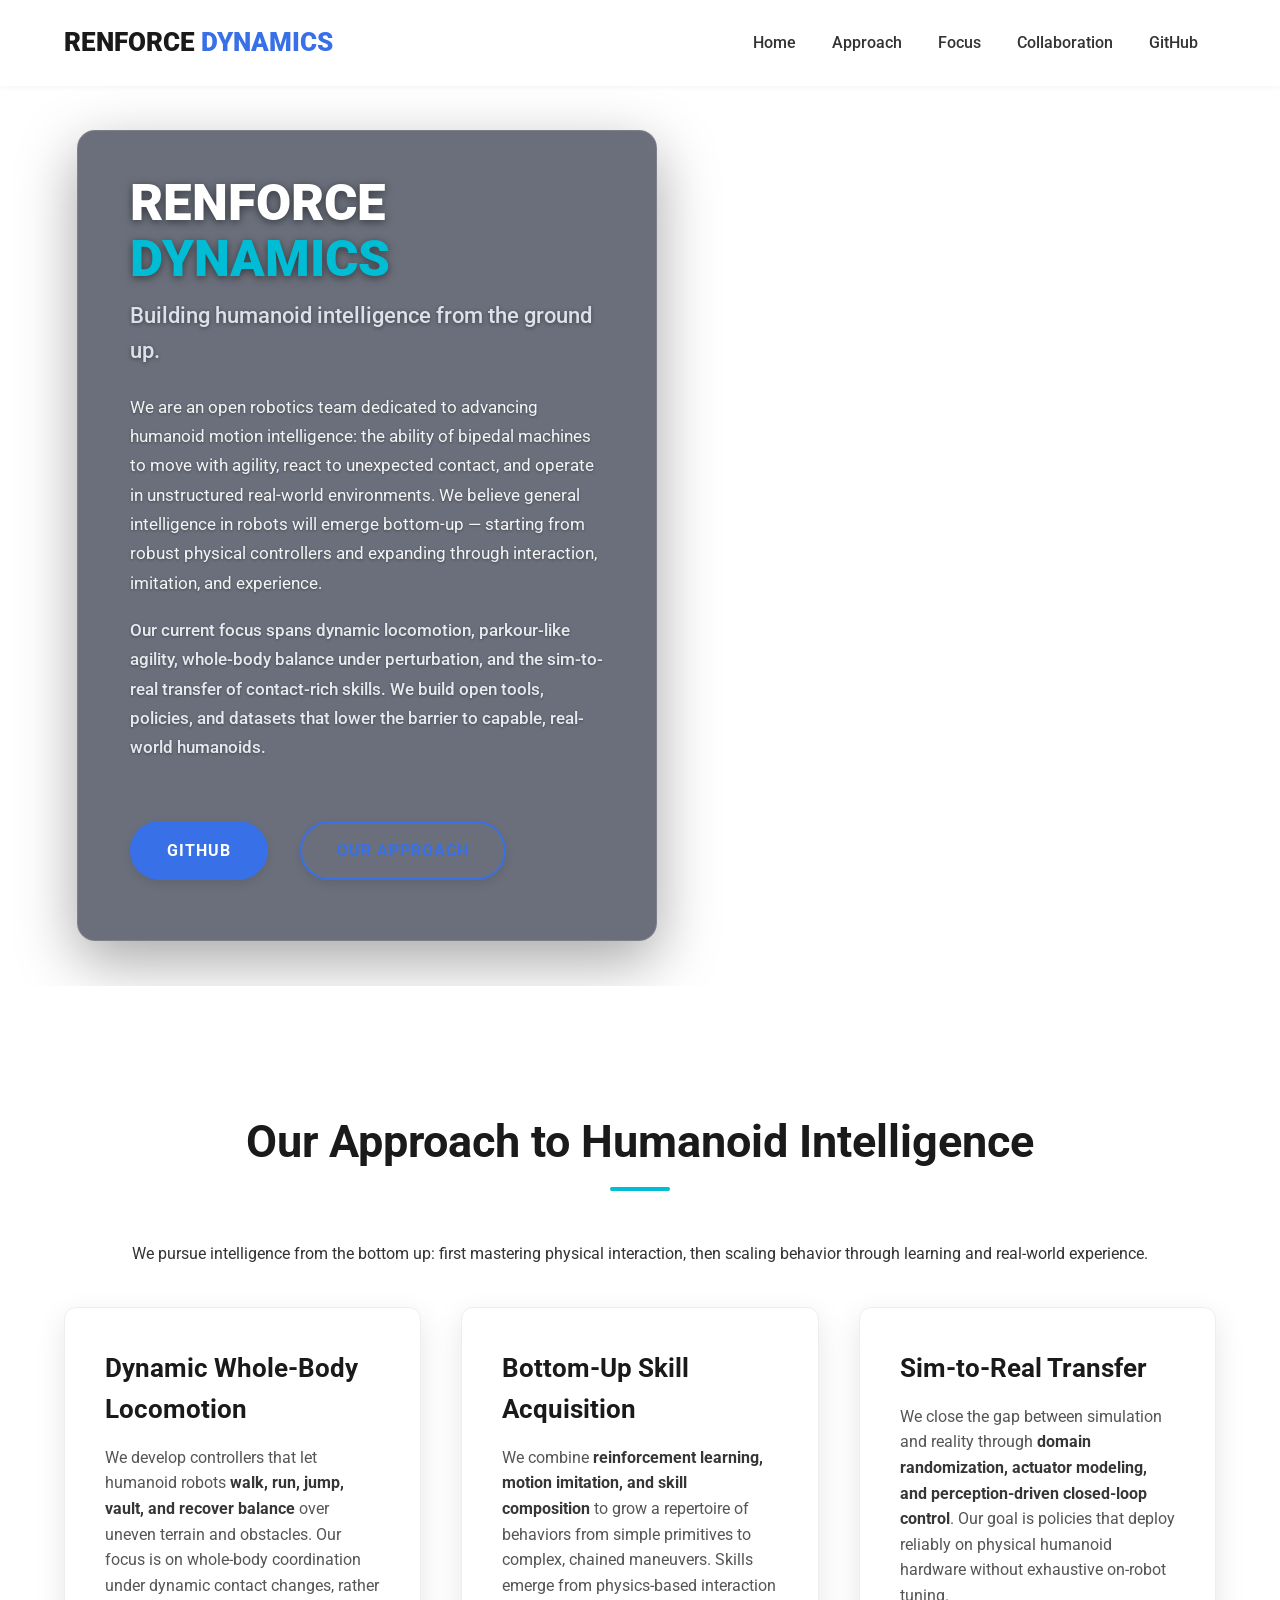
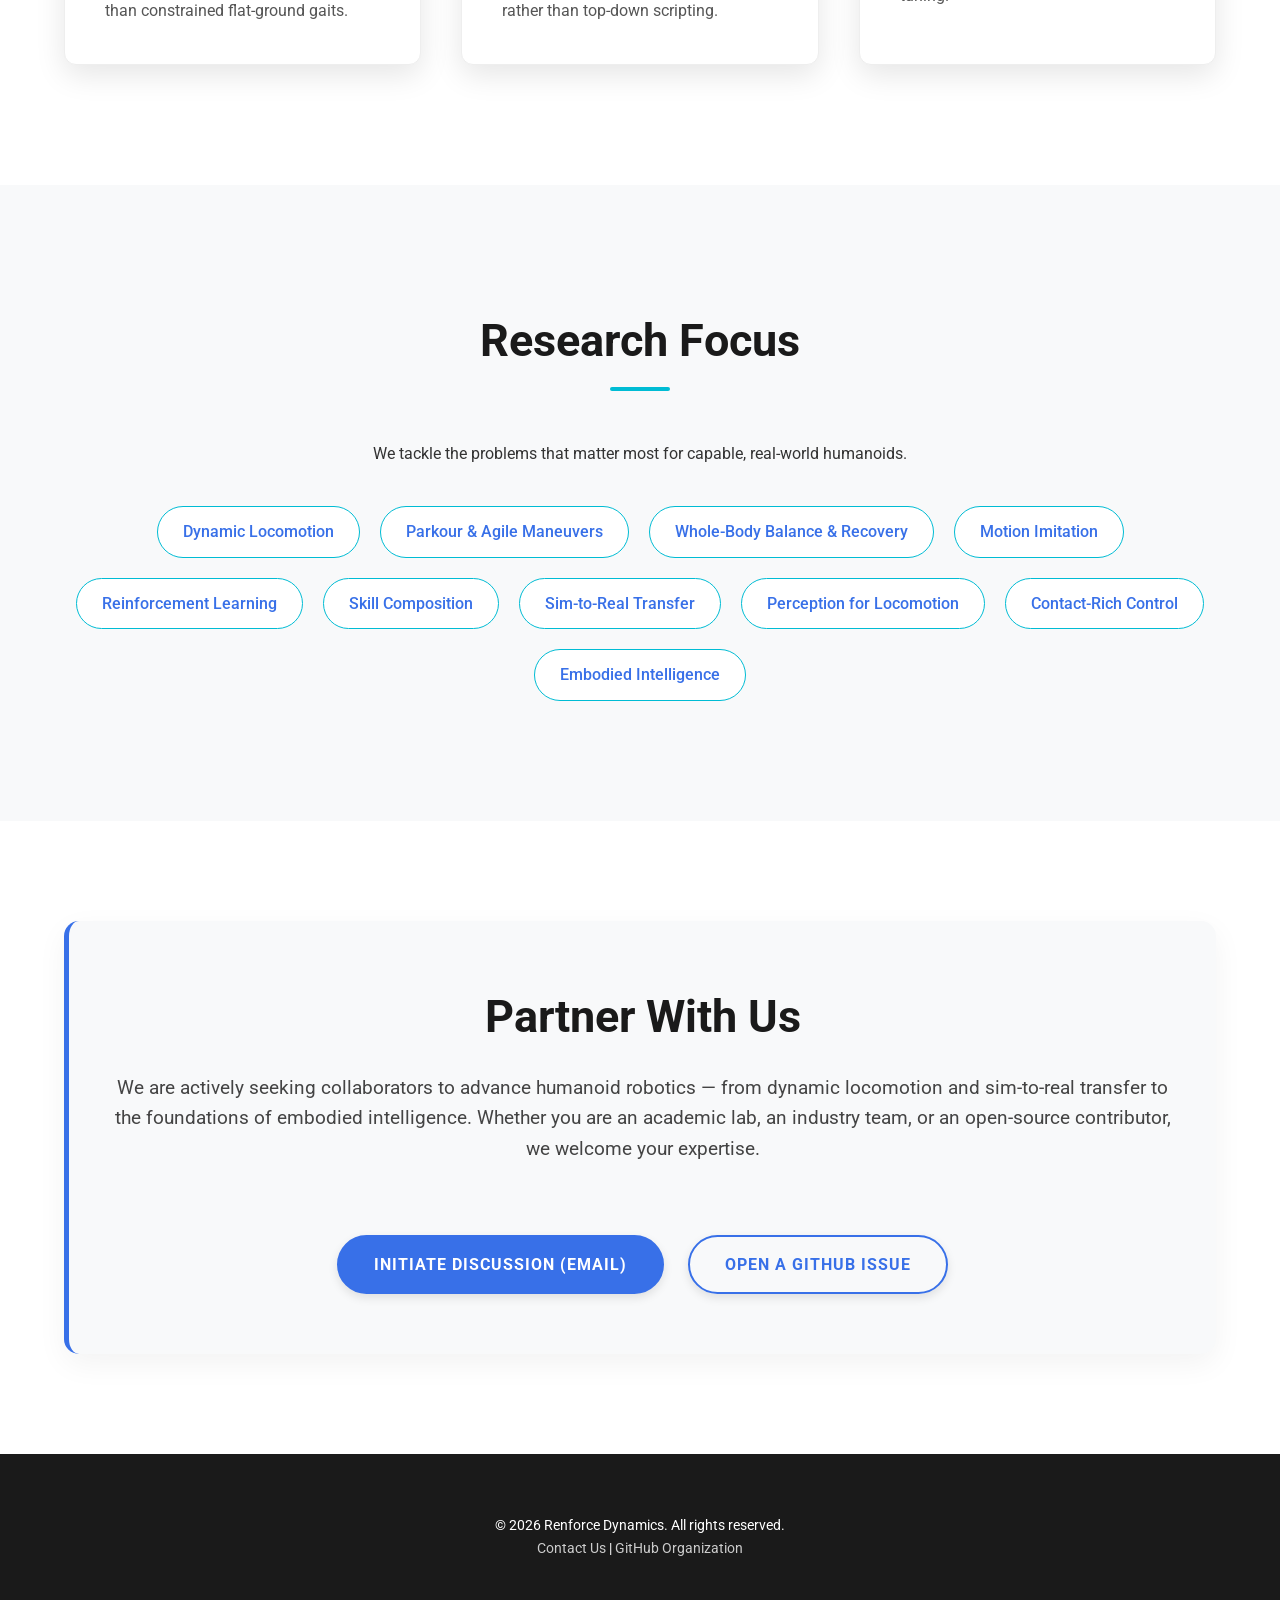
==== commit 72179a76: "Refocus content on humanoid locomotion and bottom-up intelligence - Rewrite hero intro to emphasize " ====
--- a/index.html
+++ b/index.html
@@ -4,7 +4,7 @@
     <meta charset="UTF-8">
     <meta name="viewport" content="width=device-width, initial-scale=1.0">
     <meta name="description" content="Renforce Dynamics — Robotics team advancing humanoid locomotion and embodied intelligence.">
-    <title>Renforce Dynamics | Advancing the Isaac Lab Ecosystem</title>
+    <title>Renforce Dynamics | Humanoid Locomotion &amp; Embodied Intelligence</title>
     <link href="https://fonts.googleapis.com/css2?family=Roboto:wght@300;400;500;700;900&display=swap" rel="stylesheet">
     <link rel="stylesheet" href="./static/css/bulma.min.css">
     <link rel="stylesheet" href="./static/css/fontawesome.all.min.css">
@@ -442,8 +442,8 @@
                 <a href="#hero" class="logo">RENFORCE <span>DYNAMICS</span></a>
                 <ul>
                     <li><a href="#hero">Home</a></li>
-                    <li><a href="#features">Ecosystem</a></li>
-                    <li><a href="#focus">Tasks</a></li>
+                    <li><a href="#features">Approach</a></li>
+                    <li><a href="#focus">Focus</a></li>
                     <li><a href="#collaboration">Collaboration</a></li>
                     <li><a href="https://github.com/Renforce-Dynamics" target="_blank">GitHub</a></li>
                 </ul>
@@ -466,23 +466,26 @@
         <div class="hero-overlay">
             <div class="hero-overlay-content">
                 <h1>RENFORCE <span>DYNAMICS</span></h1>
-                <p class="tagline">Building the next generation of perceptive, agile humanoid robots.</p>
+                <p class="tagline">Building humanoid intelligence from the ground up.</p>
                 <p class="intro">
-                    We are an open robotics team exploring the full stack of embodied intelligence:
-                    scalable reinforcement learning, foundation behavior priors, predictive world models,
-                    and closed-loop sim-to-real deployment. Our goal is to push humanoid locomotion and
-                    perception beyond structured labs into real-world, unstructured environments.
+                    We are an open robotics team dedicated to advancing humanoid motion intelligence:
+                    the ability of bipedal machines to move with agility, react to unexpected contact,
+                    and operate in unstructured real-world environments. We believe general intelligence
+                    in robots will emerge bottom-up — starting from robust physical controllers and
+                    expanding through interaction, imitation, and experience.
                 </p>
                 <p class="future">
-                    Current focus: multi-robot coordination, lifelong skill acquisition, and robust
-                    autonomy on resource-constrained hardware.
+                    Our current focus spans dynamic locomotion, parkour-like agility, whole-body
+                    balance under perturbation, and the sim-to-real transfer of contact-rich skills.
+                    We build open tools, policies, and datasets that lower the barrier to capable,
+                    real-world humanoids.
                 </p>
                 <div class="hero-links">
                     <a class="btn btn-primary" href="https://github.com/Renforce-Dynamics" target="_blank">
                         <span>GitHub</span>
                     </a>
                     <a class="btn btn-secondary" href="#features">
-                        <span>Our Contribution</span>
+                        <span>Our Approach</span>
                     </a>
                 </div>
             </div>
@@ -491,21 +494,21 @@
 
     <section id="features" class="section text-center">
         <div class="container">
-            <h2>Building Blocks for Complex Robotics</h2>
-            <p>RobotLib facilitates rapid development by standardizing assets and ensuring cross-platform configuration alignment.</p>
+            <h2>Our Approach to Humanoid Intelligence</h2>
+            <p>We pursue intelligence from the bottom up: first mastering physical interaction, then scaling behavior through learning and real-world experience.</p>
 
             <div class="grid">
                 <div class="feature-box">
-                    <h3>Multi-Configuration Support</h3>
-                    <p>Provides robust configurations for <strong>various robot architectures</strong>, including Humanoids (K1, R2, SMPLX), Quadrupedal (Go2), and custom experimental platforms.</p>
+                    <h3>Dynamic Whole-Body Locomotion</h3>
+                    <p>We develop controllers that let humanoid robots <strong>walk, run, jump, vault, and recover balance</strong> over uneven terrain and obstacles. Our focus is on whole-body coordination under dynamic contact changes, rather than constrained flat-ground gaits.</p>
                 </div>
                 <div class="feature-box">
-                    <h3>Seamless Ecosystem Integration</h3>
-                    <p>Designed specifically to extend and enhance the <strong>Isaac Lab workflow</strong>. Offers necessary alignment modules to bridge simulation domains (e.g., Isaac Lab to MuJoCo order alignment).</p>
+                    <h3>Bottom-Up Skill Acquisition</h3>
+                    <p>We combine <strong>reinforcement learning, motion imitation, and skill composition</strong> to grow a repertoire of behaviors from simple primitives to complex, chained maneuvers. Skills emerge from physics-based interaction rather than top-down scripting.</p>
                 </div>
                 <div class="feature-box">
-                    <h3>Task-Agnostic Modules</h3>
-                    <p>Our configuration modules (<code>trackerLab</code>, <code>beyondMimic</code>, <code>soccerLab</code>) are structured to support a <strong>wide range of tasks</strong>, from dynamic locomotion to motion imitation and cooperative multi-agent problems.</p>
+                    <h3>Sim-to-Real Transfer</h3>
+                    <p>We close the gap between simulation and reality through <strong>domain randomization, actuator modeling, and perception-driven closed-loop control</strong>. Our goal is policies that deploy reliably on physical humanoid hardware without exhaustive on-robot tuning.</p>
                 </div>
             </div>
         </div>
@@ -513,17 +516,20 @@
 
     <section id="focus" class="section text-center">
         <div class="container">
-            <h2>Solving Diverse Robotic Problems</h2>
-            <p>Our work focuses on tackling challenging research questions in simulation and physical deployment.</p>
+            <h2>Research Focus</h2>
+            <p>We tackle the problems that matter most for capable, real-world humanoids.</p>
 
             <div class="focus-grid">
-                <span class="focus-tag">Humanoid Locomotion</span>
-                <span class="focus-tag">Dynamic Multi-Contact Tasks</span>
-                <span class="focus-tag">Motion Imitation Learning</span>
-                <span class="focus-tag">Sim-to-Real Deployment</span>
-                <span class="focus-tag">Multi-Agent Systems (e.g., SoccerLab)</span>
-                <span class="focus-tag">Configuration Unification</span>
-                <span class="focus-tag">Advanced Actuator Modeling</span>
+                <span class="focus-tag">Dynamic Locomotion</span>
+                <span class="focus-tag">Parkour &amp; Agile Maneuvers</span>
+                <span class="focus-tag">Whole-Body Balance &amp; Recovery</span>
+                <span class="focus-tag">Motion Imitation</span>
+                <span class="focus-tag">Reinforcement Learning</span>
+                <span class="focus-tag">Skill Composition</span>
+                <span class="focus-tag">Sim-to-Real Transfer</span>
+                <span class="focus-tag">Perception for Locomotion</span>
+                <span class="focus-tag">Contact-Rich Control</span>
+                <span class="focus-tag">Embodied Intelligence</span>
             </div>
         </div>
     </section>
@@ -532,7 +538,7 @@
         <div class="container">
             <div class="inner-box">
                 <h2>Partner With Us</h2>
-                <p>We are actively seeking collaborations to accelerate robotics research. Whether you are an academic institution, an industry partner, or an open-source contributor, we welcome your expertise.</p>
+                <p>We are actively seeking collaborators to advance humanoid robotics — from dynamic locomotion and sim-to-real transfer to the foundations of embodied intelligence. Whether you are an academic lab, an industry team, or an open-source contributor, we welcome your expertise.</p>
                 <a href="mailto:contact@renforce-dynamics.com" class="btn btn-primary">
                     Initiate Discussion (Email)
                 </a>
